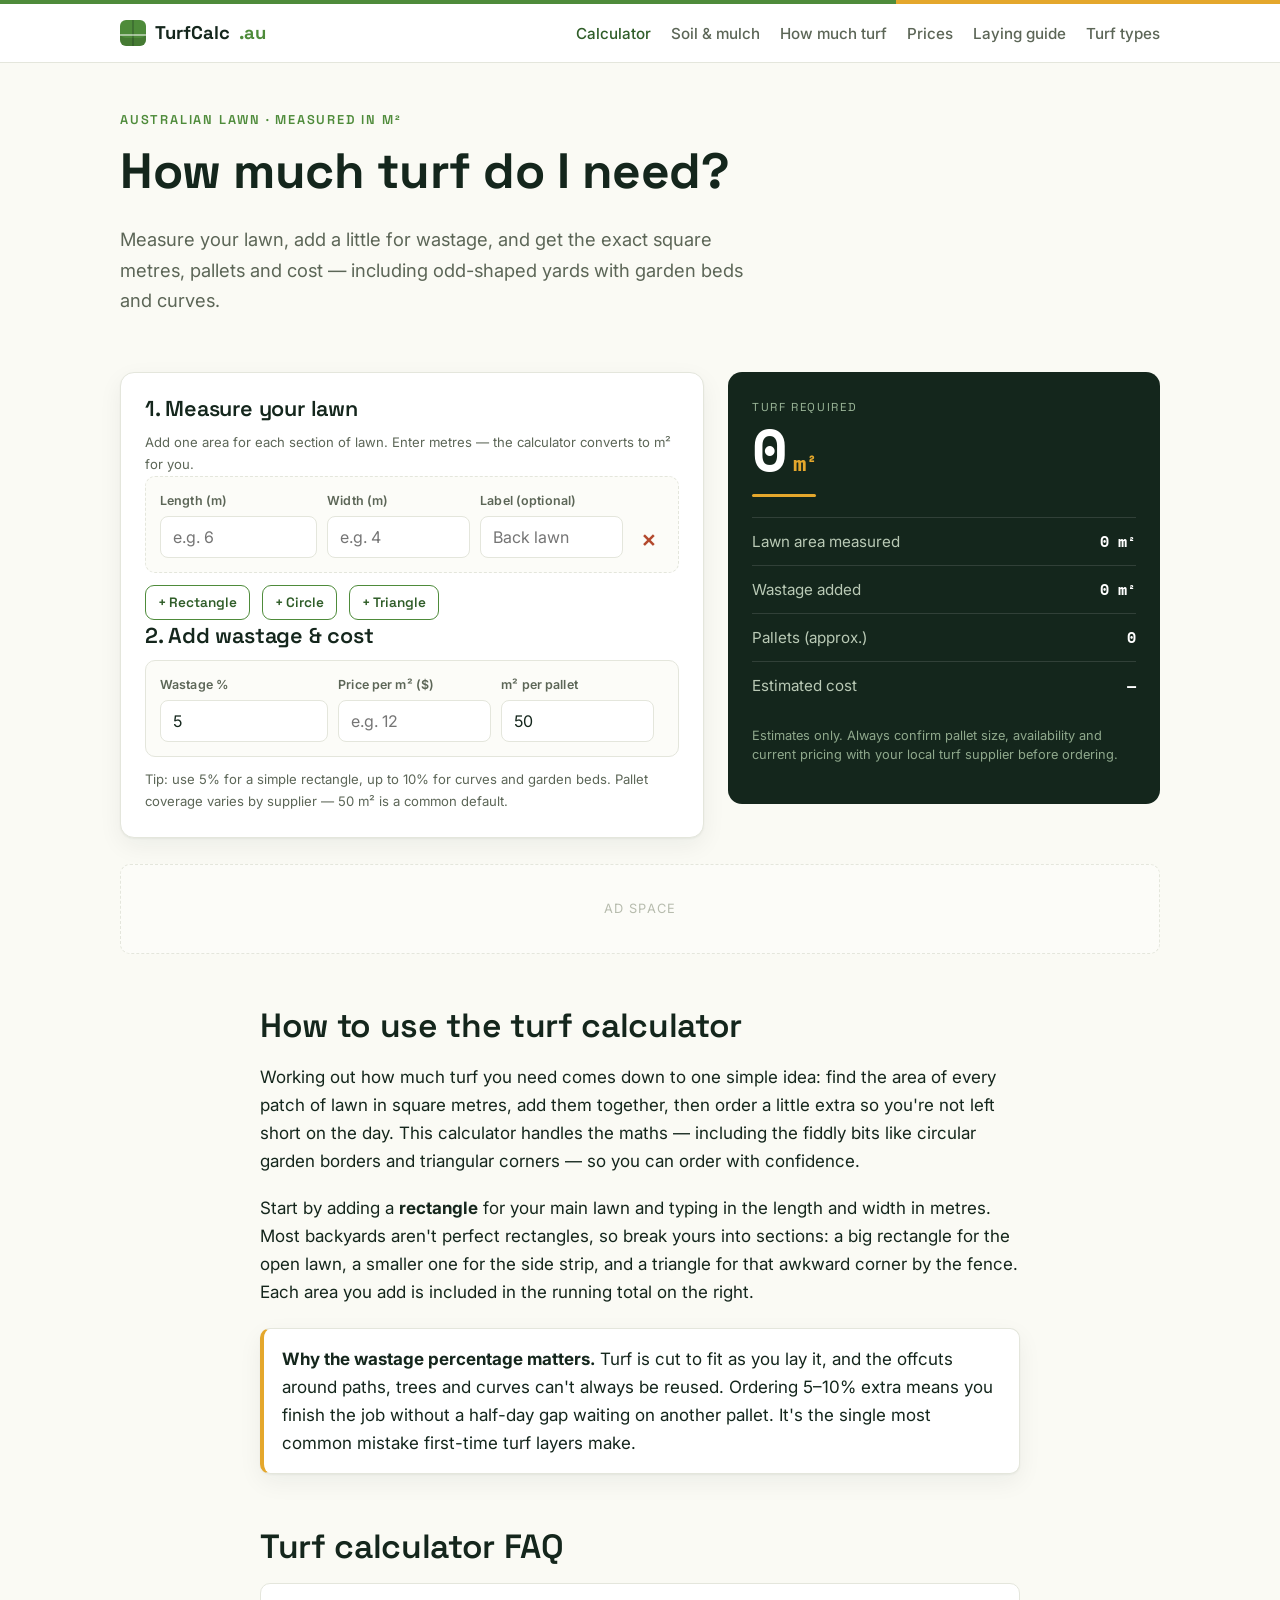
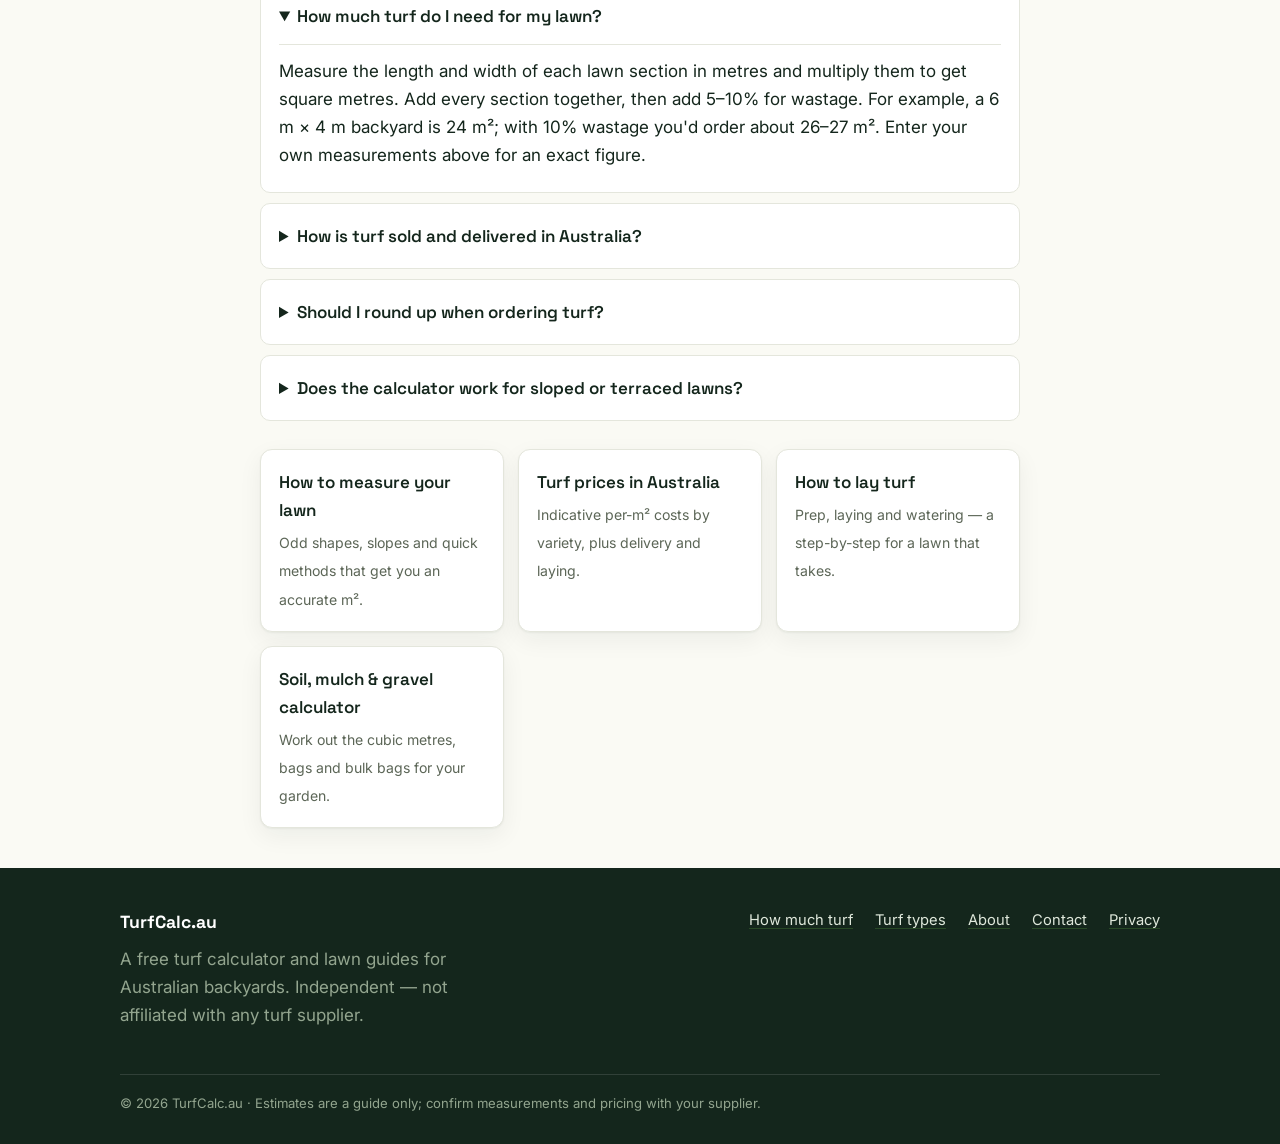
==== index.html @ 576245aa "Add soil/mulch/gravel calculator page and wire up site-wide links Adds soil-mulch-gravel-calculator." ====
<!DOCTYPE html>
<html lang="en-AU">
<head>
<meta charset="utf-8">
<meta name="viewport" content="width=device-width, initial-scale=1">
<title>Turf Calculator Australia — How Much Turf Do I Need? (m²)</title>
<meta name="description" content="Free turf calculator for Australian lawns. Measure your area in m², add wastage, and get the exact turf, pallets and cost you need. Works for odd-shaped yards.">
<link rel="canonical" href="https://turfcalculator.com.au/">
<meta property="og:title" content="Turf Calculator Australia — How Much Turf Do I Need?">
<meta property="og:description" content="Work out exactly how many square metres of turf your lawn needs, plus pallets and cost.">
<meta property="og:type" content="website">
<link rel="preconnect" href="https://fonts.googleapis.com">
<link rel="preconnect" href="https://fonts.gstatic.com" crossorigin>
<link href="https://fonts.googleapis.com/css2?family=Inter:wght@400;500;600&family=Space+Grotesk:wght@500;600;700&family=Space+Mono:wght@700&display=swap" rel="stylesheet">
<link rel="stylesheet" href="style.css">

<!-- ============================================================
     ADSENSE: after approval, paste your AdSense <script> here.
     <script async src="https://pagead2.googlesyndication.com/pagead/js/adsbygoogle.js?client=ca-pub-XXXXXXXXXXXXXXXX" crossorigin="anonymous"></script>
     ============================================================ -->

<script type="application/ld+json">
{
  "@context": "https://schema.org",
  "@type": "FAQPage",
  "mainEntity": [
    {"@type":"Question","name":"How much turf do I need?","acceptedAnswer":{"@type":"Answer","text":"Measure the length and width of each lawn area in metres, multiply them for the square metres, add every area together, then add 5–10% for wastage from cuts and curves. The calculator on this page does this automatically."}},
    {"@type":"Question","name":"How is turf sold in Australia?","acceptedAnswer":{"@type":"Answer","text":"Turf is sold by the square metre (m²) and usually delivered on pallets. Pallet coverage varies by supplier and turf type, commonly around 40–75 m² per pallet."}},
    {"@type":"Question","name":"How much extra turf should I order for wastage?","acceptedAnswer":{"@type":"Answer","text":"Allow about 5% for a simple rectangular lawn and up to 10% for yards with curves, garden beds or lots of cuts around paths and trees."}}
  ]
}
</script>
</head>
<body>
<a class="skip" href="#calc">Skip to calculator</a>
<div class="topline"></div>
<header class="site">
  <div class="nav">
    <a class="brand" href="/"><span class="mark"></span>TurfCalc<span style="color:var(--turf)">.au</span></a>
    <nav class="nav-links">
      <a href="/" class="active">Calculator</a>
      <a href="/soil-mulch-gravel-calculator">Soil &amp; mulch</a>
      <a href="/how-much-turf-do-i-need">How much turf</a>
      <a href="/turf-prices-australia">Prices</a>
      <a href="/how-to-lay-turf">Laying guide</a>
      <a href="/turf-types-australia">Turf types</a>
    </nav>
  </div>
</header>

<section class="hero">
  <div class="wrap">
    <div class="eyebrow">Australian lawn · measured in m²</div>
    <h1>How much turf do I need?</h1>
    <p class="lead">Measure your lawn, add a little for wastage, and get the exact square metres, pallets and cost — including odd-shaped yards with garden beds and curves.</p>
  </div>
</section>

<main class="wrap" id="calc">
  <div class="calc-grid">
    <!-- INPUTS -->
    <div class="card">
      <h2>1. Measure your lawn</h2>
      <p class="hint">Add one area for each section of lawn. Enter metres — the calculator converts to m² for you.</p>
      <div id="areas"></div>

      <div class="row-inline" style="margin-top:6px">
        <button class="btn ghost small" type="button" onclick="addArea('rectangle')">+ Rectangle</button>
        <button class="btn ghost small" type="button" onclick="addArea('circle')">+ Circle</button>
        <button class="btn ghost small" type="button" onclick="addArea('triangle')">+ Triangle</button>
      </div>

      <h2>2. Add wastage &amp; cost</h2>
      <div class="area-row" style="border-style:solid">
        <div>
          <label for="wastage">Wastage %</label>
          <input id="wastage" type="number" value="5" min="0" max="30" step="1" oninput="calc()">
        </div>
        <div>
          <label for="price">Price per m² ($)</label>
          <input id="price" type="number" placeholder="e.g. 12" min="0" step="0.5" oninput="calc()">
        </div>
        <div>
          <label for="pallet">m² per pallet</label>
          <input id="pallet" type="number" value="50" min="1" step="1" oninput="calc()">
        </div>
        <div></div>
      </div>
      <p class="hint">Tip: use 5% for a simple rectangle, up to 10% for curves and garden beds. Pallet coverage varies by supplier — 50 m² is a common default.</p>
    </div>

    <!-- READOUT -->
    <aside class="readout" aria-live="polite">
      <div class="rlabel">Turf required</div>
      <div class="big"><span id="r-total">0</span><span class="unit">m²</span></div>
      <div class="underline"></div>
      <div class="line"><span class="k">Lawn area measured</span><span class="v"><span id="r-sub">0</span> m²</span></div>
      <div class="line"><span class="k">Wastage added</span><span class="v"><span id="r-waste">0</span> m²</span></div>
      <div class="line"><span class="k">Pallets (approx.)</span><span class="v" id="r-pallets">0</span></div>
      <div class="line"><span class="k">Estimated cost</span><span class="v" id="r-cost">—</span></div>
      <p class="muted-note">Estimates only. Always confirm pallet size, availability and current pricing with your local turf supplier before ordering.</p>
    </aside>
  </div>

  <div class="ad-slot">Ad space</div>

  <!-- ===== supporting content (helps ranking + AdSense value) ===== -->
  <section class="narrow" style="margin:10px auto 0">
    <h2>How to use the turf calculator</h2>
    <p>Working out how much turf you need comes down to one simple idea: find the area of every patch of lawn in square metres, add them together, then order a little extra so you're not left short on the day. This calculator handles the maths — including the fiddly bits like circular garden borders and triangular corners — so you can order with confidence.</p>
    <p>Start by adding a <strong>rectangle</strong> for your main lawn and typing in the length and width in metres. Most backyards aren't perfect rectangles, so break yours into sections: a big rectangle for the open lawn, a smaller one for the side strip, and a triangle for that awkward corner by the fence. Each area you add is included in the running total on the right.</p>

    <div class="callout">
      <strong>Why the wastage percentage matters.</strong> Turf is cut to fit as you lay it, and the offcuts around paths, trees and curves can't always be reused. Ordering 5–10% extra means you finish the job without a half-day gap waiting on another pallet. It's the single most common mistake first-time turf layers make.
    </div>

    <h2>Turf calculator FAQ</h2>
    <div class="faq">
      <details open>
        <summary>How much turf do I need for my lawn?</summary>
        <p>Measure the length and width of each lawn section in metres and multiply them to get square metres. Add every section together, then add 5–10% for wastage. For example, a 6 m × 4 m backyard is 24 m²; with 10% wastage you'd order about 26–27 m². Enter your own measurements above for an exact figure.</p>
      </details>
      <details>
        <summary>How is turf sold and delivered in Australia?</summary>
        <p>Turf is sold by the square metre and delivered fresh on pallets, usually cut into slabs or rolls. How many m² fit on a pallet depends on the supplier and turf variety — commonly somewhere between 40 and 75 m². Set your supplier's pallet size in the calculator to see how many pallets you'll need.</p>
      </details>
      <details>
        <summary>Should I round up when ordering turf?</summary>
        <p>Yes. It's better to have a spare slab or two than to run out mid-job — freshly cut turf needs to go down quickly, and a return trip for a small top-up isn't always possible. Round up to the nearest whole pallet or half pallet if your supplier allows it.</p>
      </details>
      <details>
        <summary>Does the calculator work for sloped or terraced lawns?</summary>
        <p>Measure the surface following the slope rather than the flat "map" distance — a slope has more surface area than it looks from above. For terraced or heavily contoured yards, measure each level separately and add them as individual areas.</p>
      </details>
    </div>

    <div class="related">
      <a href="/how-to-measure-your-lawn"><span class="t">How to measure your lawn</span><span class="d">Odd shapes, slopes and quick methods that get you an accurate m².</span></a>
      <a href="/turf-prices-australia"><span class="t">Turf prices in Australia</span><span class="d">Indicative per-m² costs by variety, plus delivery and laying.</span></a>
      <a href="/how-to-lay-turf"><span class="t">How to lay turf</span><span class="d">Prep, laying and watering — a step-by-step for a lawn that takes.</span></a>
      <a href="/soil-mulch-gravel-calculator"><span class="t">Soil, mulch &amp; gravel calculator</span><span class="d">Work out the cubic metres, bags and bulk bags for your garden.</span></a>
    </div>
  </section>
</main>

<footer class="site">
  <div class="wrap">
    <div class="fgrid">
      <div>
        <div class="fbrand">TurfCalc.au</div>
        <p style="max-width:340px;color:#93a58f;margin-top:8px">A free turf calculator and lawn guides for Australian backyards. Independent — not affiliated with any turf supplier.</p>
      </div>
      <div class="flinks">
        <a href="/how-much-turf-do-i-need">How much turf</a>
        <a href="/turf-types-australia">Turf types</a>
        <a href="/about">About</a>
        <a href="/contact">Contact</a>
        <a href="/privacy-policy">Privacy</a>
      </div>
    </div>
    <div class="fine">© <span id="yr"></span> TurfCalc.au · Estimates are a guide only; confirm measurements and pricing with your supplier.</div>
  </div>
</footer>

<script>
document.getElementById('yr').textContent = new Date().getFullYear();

let idc = 0;
const areasEl = document.getElementById('areas');

function addArea(shape){
  const id = 'a' + (idc++);
  const div = document.createElement('div');
  div.className = 'area-row ' + shape;
  div.dataset.shape = shape;
  div.id = id;
  let fields = '';
  if (shape === 'rectangle'){
    fields =
      `<div><label>Length (m)</label><input type="number" class="f1" min="0" step="0.1" oninput="calc()" placeholder="e.g. 6"></div>
       <div><label>Width (m)</label><input type="number" class="f2" min="0" step="0.1" oninput="calc()" placeholder="e.g. 4"></div>
       <div><label>Label (optional)</label><input type="text" class="lab" placeholder="Back lawn"></div>`;
  } else if (shape === 'circle'){
    fields =
      `<div><label>Diameter (m)</label><input type="number" class="f1" min="0" step="0.1" oninput="calc()" placeholder="e.g. 3"></div>
       <div><label>&nbsp;</label><input type="text" value="Round area" disabled style="background:#f4f5ef;color:#9aa295"></div>
       <div><label>Label (optional)</label><input type="text" class="lab" placeholder="Garden circle"></div>`;
  } else {
    fields =
      `<div><label>Base (m)</label><input type="number" class="f1" min="0" step="0.1" oninput="calc()" placeholder="e.g. 4"></div>
       <div><label>Height (m)</label><input type="number" class="f2" min="0" step="0.1" oninput="calc()" placeholder="e.g. 3"></div>
       <div><label>Label (optional)</label><input type="text" class="lab" placeholder="Corner"></div>`;
  }
  div.innerHTML = fields + `<button class="btn icon" type="button" aria-label="Remove area" onclick="this.parentElement.remove();calc()">✕</button>`;
  areasEl.appendChild(div);
}

function areaOf(row){
  const shape = row.dataset.shape;
  const f1 = parseFloat(row.querySelector('.f1')?.value) || 0;
  const f2 = parseFloat(row.querySelector('.f2')?.value) || 0;
  if (shape === 'rectangle') return f1 * f2;
  if (shape === 'triangle') return 0.5 * f1 * f2;
  if (shape === 'circle')   return Math.PI * Math.pow(f1/2, 2);
  return 0;
}

function fmt(n){ return (Math.round(n*100)/100).toLocaleString('en-AU'); }

function calc(){
  let sub = 0;
  document.querySelectorAll('.area-row[data-shape]').forEach(r => sub += areaOf(r));
  const waste = Math.max(0, parseFloat(document.getElementById('wastage').value) || 0);
  const price = parseFloat(document.getElementById('price').value) || 0;
  const pallet = Math.max(1, parseFloat(document.getElementById('pallet').value) || 50);

  const wasteM2 = sub * (waste/100);
  const total = sub + wasteM2;
  const pallets = total > 0 ? Math.ceil(total / pallet) : 0;
  const cost = total * price;

  document.getElementById('r-sub').textContent = fmt(sub);
  document.getElementById('r-waste').textContent = fmt(wasteM2);
  document.getElementById('r-total').textContent = fmt(total);
  document.getElementById('r-pallets').textContent = pallets;
  document.getElementById('r-cost').textContent = price > 0 ? '$' + fmt(cost) : '—';
}

// start with one rectangle
addArea('rectangle');
calc();
</script>
</body>
</html>
---- style.css ----
/* ==========================================================================
   Turf Calculator AU — shared styles
   Palette grounded in Australian turf: botanical green + wattle gold
   ========================================================================== */

:root {
  --ink: #14261c;        /* botanical near-black green — headings/text */
  --turf: #4e8b3a;       /* fresh grass green — primary */
  --turf-deep: #2f5d28;  /* darker green — hovers */
  --wattle: #e4a72c;     /* AU wattle gold — signature accent */
  --sand: #fafaf4;       /* warm off-white — page bg */
  --paper: #ffffff;      /* card bg */
  --soil: #6b4e2e;       /* warm brown — subtle */
  --line: #e4e6dc;       /* borders */
  --muted: #5c6657;      /* secondary text */
  --danger: #b3492d;

  --maxw: 1080px;
  --radius: 14px;
  --shadow: 0 1px 2px rgba(20,38,28,.05), 0 8px 24px rgba(20,38,28,.06);
}

* { box-sizing: border-box; }

html { scroll-behavior: smooth; }

body {
  margin: 0;
  font-family: "Inter", system-ui, -apple-system, "Segoe UI", Roboto, sans-serif;
  color: var(--ink);
  background: var(--sand);
  line-height: 1.65;
  font-size: 17px;
  -webkit-font-smoothing: antialiased;
}

h1, h2, h3, h4 {
  font-family: "Space Grotesk", system-ui, sans-serif;
  line-height: 1.15;
  letter-spacing: -0.01em;
  color: var(--ink);
  margin: 0 0 .5em;
}

h1 { font-size: clamp(2rem, 5vw, 3.1rem); font-weight: 700; }
h2 { font-size: clamp(1.5rem, 3.2vw, 2.1rem); font-weight: 600; margin-top: 1.6em; }
h3 { font-size: 1.25rem; font-weight: 600; margin-top: 1.4em; }

p { margin: 0 0 1.1em; }

a { color: var(--turf-deep); text-decoration-color: rgba(78,139,58,.35); text-underline-offset: 3px; }
a:hover { color: var(--turf); }

.wrap { max-width: var(--maxw); margin: 0 auto; padding: 0 20px; }
.narrow { max-width: 760px; }

/* ---- top hairline + header ---- */
.topline { height: 4px; background: linear-gradient(90deg, var(--turf) 0%, var(--turf) 70%, var(--wattle) 70%, var(--wattle) 100%); }

header.site {
  background: var(--paper);
  border-bottom: 1px solid var(--line);
  position: sticky; top: 0; z-index: 20;
}
.nav {
  display: flex; align-items: center; justify-content: space-between;
  gap: 16px; padding: 14px 20px; max-width: var(--maxw); margin: 0 auto;
}
.brand {
  font-family: "Space Grotesk", sans-serif; font-weight: 700; font-size: 1.15rem;
  color: var(--ink); text-decoration: none; display: flex; align-items: center; gap: 9px;
}
.brand .mark {
  width: 26px; height: 26px; border-radius: 6px;
  background: var(--turf); position: relative; flex: none;
  box-shadow: inset 0 -8px 0 rgba(0,0,0,.12);
}
.brand .mark::after {
  content: ""; position: absolute; inset: 0;
  background:
    linear-gradient(transparent 55%, rgba(255,255,255,.5) 55%, rgba(255,255,255,.5) 60%, transparent 60%),
    linear-gradient(90deg, transparent 46%, rgba(20,38,28,.25) 46%, rgba(20,38,28,.25) 54%, transparent 54%);
  border-radius: 6px;
}
.nav-links { display: flex; gap: 20px; flex-wrap: wrap; }
.nav-links a { font-size: .95rem; font-weight: 500; text-decoration: none; color: var(--muted); }
.nav-links a:hover, .nav-links a.active { color: var(--turf-deep); }

/* ---- hero ---- */
.hero { padding: 46px 0 8px; }
.eyebrow {
  font-family: "Space Grotesk", sans-serif; font-weight: 600; font-size: .8rem;
  letter-spacing: .14em; text-transform: uppercase; color: var(--turf);
  margin-bottom: 12px;
}
.hero p.lead { font-size: 1.15rem; color: var(--muted); max-width: 640px; }

/* ---- calculator ---- */
.calc-grid { display: grid; grid-template-columns: 1.15fr .85fr; gap: 24px; margin: 28px 0 8px; align-items: start; }
@media (max-width: 820px){ .calc-grid { grid-template-columns: 1fr; } }

.card {
  background: var(--paper); border: 1px solid var(--line);
  border-radius: var(--radius); box-shadow: var(--shadow); padding: 24px;
}
.card h2 { margin-top: 0; font-size: 1.35rem; }

.area-row {
  display: grid; grid-template-columns: 1.1fr 1fr 1fr auto; gap: 10px;
  align-items: end; padding: 14px; border: 1px dashed var(--line);
  border-radius: 10px; margin-bottom: 12px; background: #fcfcf8;
}
.area-row.circle, .area-row.triangle { grid-template-columns: 1.1fr 1fr 1fr auto; }
@media (max-width: 520px){ .area-row { grid-template-columns: 1fr 1fr; } }

label { display: block; font-size: .78rem; font-weight: 600; color: var(--muted);
  margin-bottom: 5px; letter-spacing: .01em; }

input, select {
  width: 100%; padding: 10px 12px; font-size: 1rem; font-family: inherit;
  border: 1px solid var(--line); border-radius: 8px; background: #fff; color: var(--ink);
}
input:focus, select:focus { outline: 3px solid rgba(78,139,58,.28); outline-offset: 1px; border-color: var(--turf); }

.btn {
  font-family: "Space Grotesk", sans-serif; font-weight: 600; font-size: .95rem;
  border: none; border-radius: 9px; padding: 11px 18px; cursor: pointer;
  background: var(--turf); color: #fff; transition: background .15s ease;
}
.btn:hover { background: var(--turf-deep); }
.btn.ghost { background: transparent; color: var(--turf-deep); border: 1px solid var(--turf); }
.btn.ghost:hover { background: rgba(78,139,58,.08); }
.btn.small { padding: 8px 12px; font-size: .85rem; }
.btn.icon { background: transparent; color: var(--danger); padding: 8px; font-size: 1.1rem; line-height: 1; }
.btn.icon:hover { background: rgba(179,73,45,.08); }

.row-inline { display: flex; gap: 12px; flex-wrap: wrap; align-items: center; margin: 6px 0 4px; }
.hint { font-size: .82rem; color: var(--muted); margin: 4px 0 0; }

/* ---- result readout (signature) ---- */
.readout {
  background: var(--ink); color: #eef3ea; border-radius: var(--radius);
  padding: 26px 24px; position: sticky; top: 84px;
}
.readout .rlabel { font-family: "Space Grotesk", sans-serif; text-transform: uppercase;
  letter-spacing: .14em; font-size: .72rem; color: #9db89a; margin-bottom: 4px; }
.readout .big {
  font-family: "Space Mono", ui-monospace, monospace; font-size: clamp(2.6rem, 8vw, 3.6rem);
  font-weight: 700; line-height: 1; color: #fff; letter-spacing: -.02em;
}
.readout .big .unit { font-size: 1.4rem; color: var(--wattle); margin-left: 6px; }
.readout .underline { height: 3px; width: 64px; background: var(--wattle); margin: 16px 0 20px; border-radius: 2px; }
.readout .line {
  display: flex; justify-content: space-between; align-items: baseline;
  padding: 11px 0; border-top: 1px solid rgba(255,255,255,.12); font-size: .95rem;
}
.readout .line .v { font-family: "Space Mono", monospace; font-weight: 700; color: #fff; }
.readout .line .k { color: #b9c9b5; }
.readout .muted-note { font-size: .8rem; color: #8fa88c; margin-top: 16px; line-height: 1.5; }

/* ---- generic content ---- */
main.content { padding: 20px 0 60px; }
.content h1 { margin-bottom: .3em; }
.content .lead { font-size: 1.15rem; color: var(--muted); margin-bottom: 1.6em; }

.callout {
  background: #fff; border: 1px solid var(--line); border-left: 4px solid var(--wattle);
  border-radius: 10px; padding: 16px 18px; margin: 22px 0; box-shadow: var(--shadow);
}
.callout strong { color: var(--ink); }

table.data { width: 100%; border-collapse: collapse; margin: 18px 0; font-size: .96rem; }
table.data th, table.data td { text-align: left; padding: 11px 12px; border-bottom: 1px solid var(--line); }
table.data th { font-family: "Space Grotesk", sans-serif; font-size: .82rem; text-transform: uppercase;
  letter-spacing: .05em; color: var(--muted); }
table.data tr:hover td { background: #fbfcf7; }

.faq details {
  border: 1px solid var(--line); border-radius: 10px; padding: 4px 18px; margin-bottom: 10px; background: #fff;
}
.faq summary { cursor: pointer; font-weight: 600; padding: 14px 0; font-family: "Space Grotesk", sans-serif; }
.faq details[open] summary { border-bottom: 1px solid var(--line); margin-bottom: 12px; }

/* ---- ad slot placeholder ---- */
.ad-slot {
  margin: 26px auto; text-align: center; min-height: 90px;
  display: flex; align-items: center; justify-content: center;
  border: 1px dashed var(--line); border-radius: 10px; color: #b7bcae;
  font-size: .8rem; letter-spacing: .08em; text-transform: uppercase; background: #fcfcf8;
}

/* ---- related links ---- */
.related { display: grid; grid-template-columns: repeat(auto-fit, minmax(220px,1fr)); gap: 14px; margin: 28px 0; }
.related a {
  display: block; background: #fff; border: 1px solid var(--line); border-radius: 12px;
  padding: 18px; text-decoration: none; color: var(--ink); box-shadow: var(--shadow);
  transition: transform .12s ease, border-color .12s ease;
}
.related a:hover { transform: translateY(-2px); border-color: var(--turf); }
.related a .t { font-family: "Space Grotesk", sans-serif; font-weight: 600; display: block; margin-bottom: 4px; }
.related a .d { font-size: .88rem; color: var(--muted); }

/* ---- footer ---- */
footer.site {
  background: var(--ink); color: #c7d3c2; margin-top: 40px; padding: 40px 0 30px;
}
footer.site a { color: #dfe8db; }
footer.site .fgrid { display: flex; justify-content: space-between; gap: 30px; flex-wrap: wrap; }
footer.site .fbrand { font-family: "Space Grotesk", sans-serif; font-weight: 700; color: #fff; font-size: 1.1rem; }
footer.site .flinks { display: flex; gap: 22px; flex-wrap: wrap; font-size: .92rem; }
footer.site .fine { border-top: 1px solid rgba(255,255,255,.12); margin-top: 26px; padding-top: 18px;
  font-size: .82rem; color: #93a58f; }

/* ---- accessibility ---- */
:focus-visible { outline: 3px solid rgba(228,167,44,.55); outline-offset: 2px; }
@media (prefers-reduced-motion: reduce){ * { scroll-behavior: auto !important; transition: none !important; } }
.skip { position: absolute; left: -999px; }
.skip:focus { left: 12px; top: 12px; background: #fff; padding: 8px 14px; border-radius: 8px; z-index: 50; }
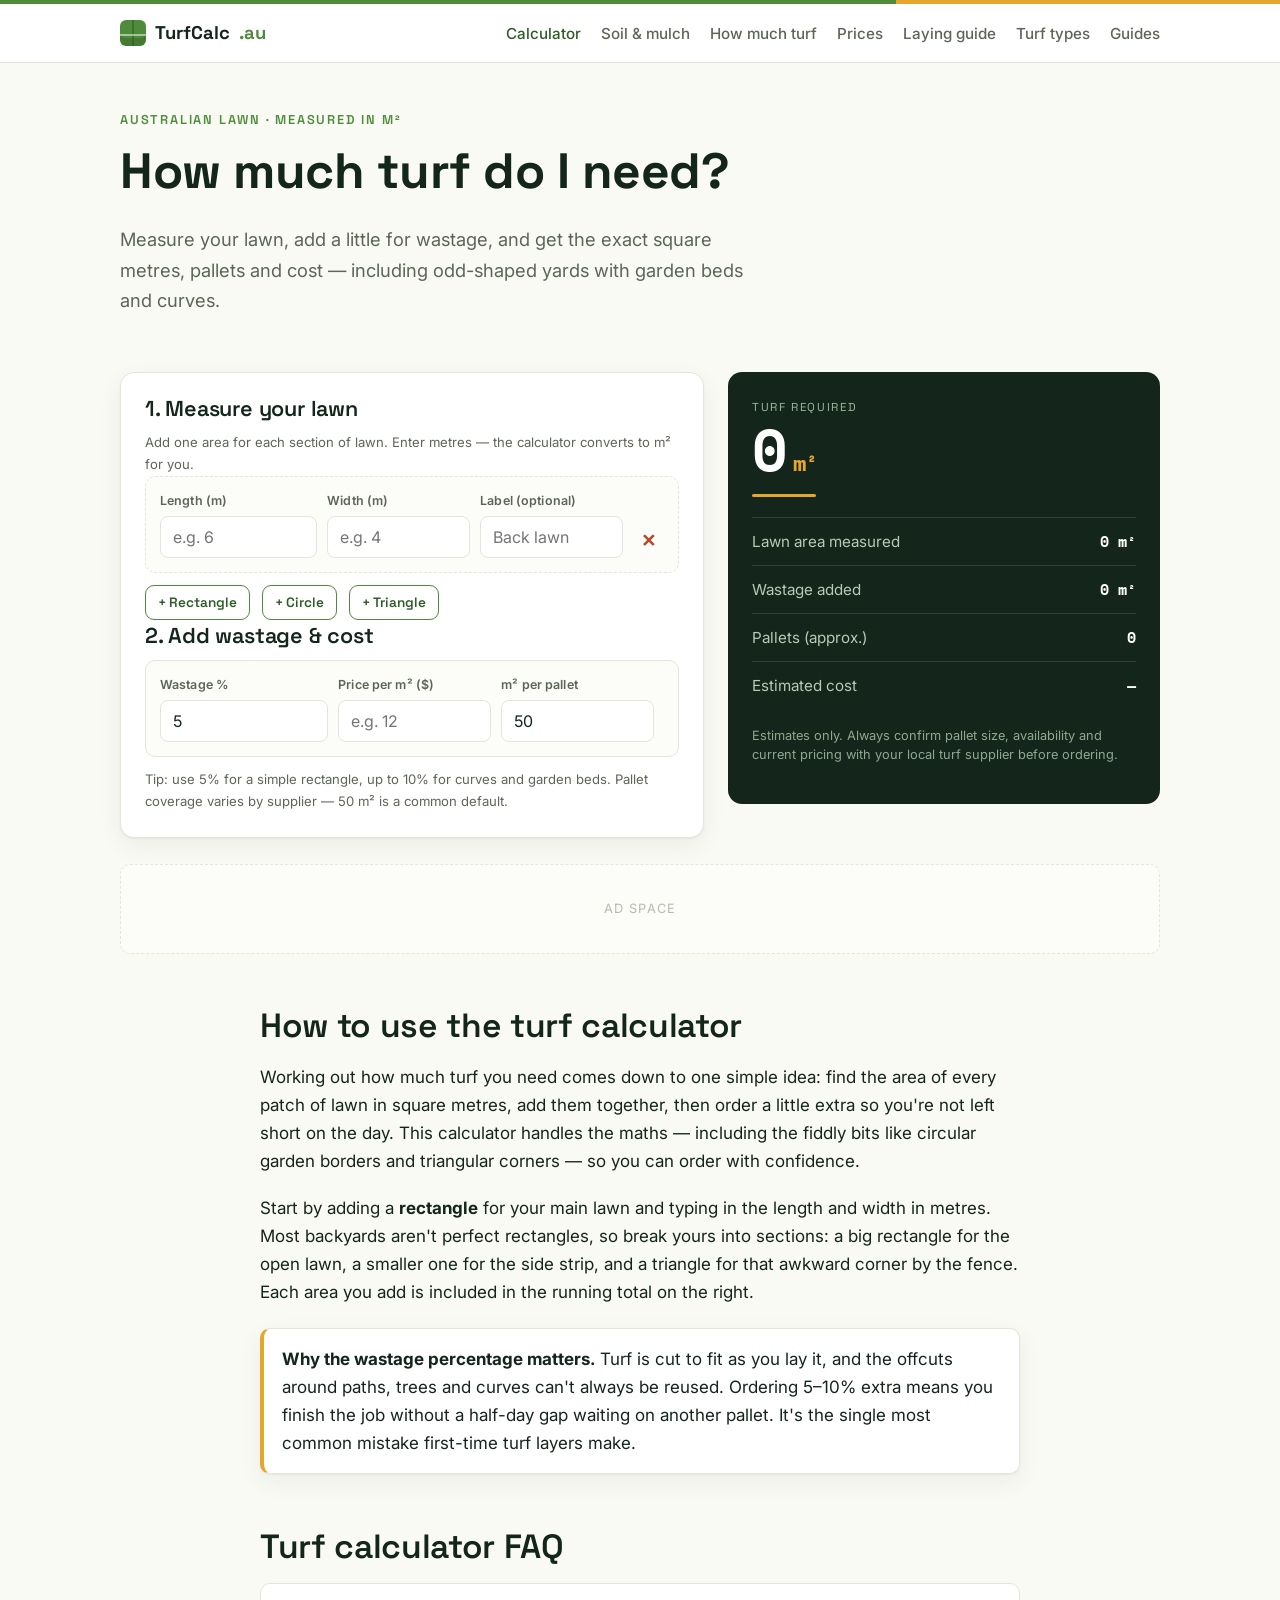
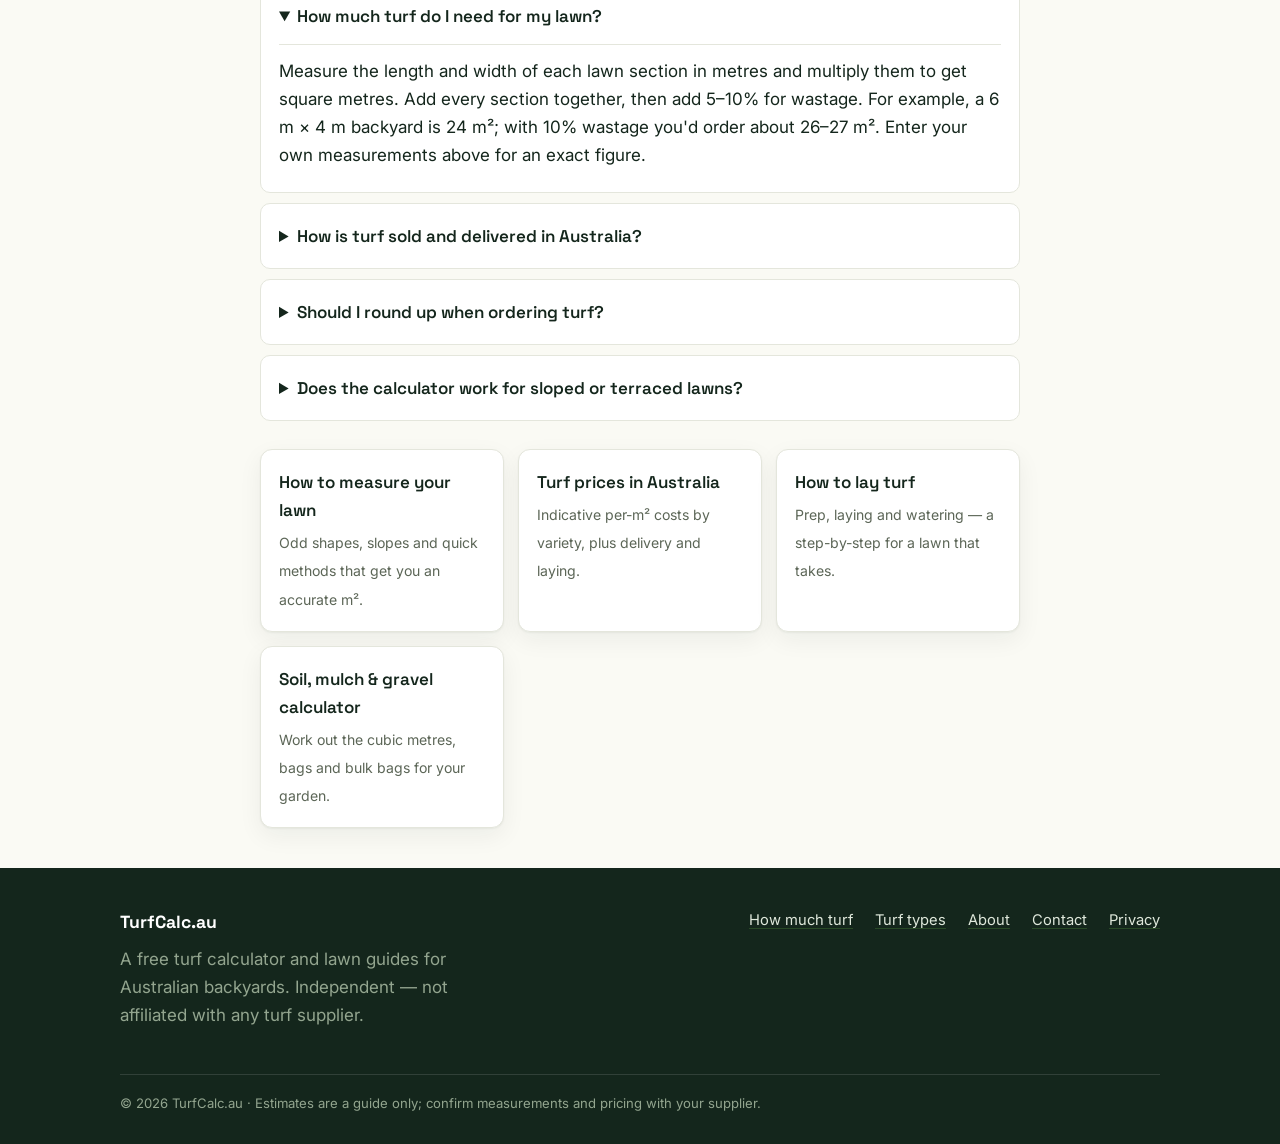
==== commit c702dc11: "Set up SEO/GEO agent team: guides section, llms.txt, AGENTS.md rulebook Co-Authored-By: Claude Opus " ====
--- a/index.html
+++ b/index.html
@@ -1,8 +1,18 @@
 <!DOCTYPE html>
 <html lang="en-AU">
 <head>
+<!-- Google tag (gtag.js) -->
+<script async src="https://www.googletagmanager.com/gtag/js?id=G-011SLMGGJK"></script>
+<script>
+  window.dataLayer = window.dataLayer || [];
+  function gtag(){dataLayer.push(arguments);}
+  gtag('js', new Date());
+
+  gtag('config', 'G-011SLMGGJK');
+</script>
 <meta charset="utf-8">
 <meta name="viewport" content="width=device-width, initial-scale=1">
+<meta name="msvalidate.01" content="2BB0781CDC6EE7D5A63532F770CE10D3" />
 <title>Turf Calculator Australia — How Much Turf Do I Need? (m²)</title>
 <meta name="description" content="Free turf calculator for Australian lawns. Measure your area in m², add wastage, and get the exact turf, pallets and cost you need. Works for odd-shaped yards.">
 <link rel="canonical" href="https://turfcalculator.com.au/">
@@ -12,6 +22,9 @@
 <link rel="preconnect" href="https://fonts.googleapis.com">
 <link rel="preconnect" href="https://fonts.gstatic.com" crossorigin>
 <link href="https://fonts.googleapis.com/css2?family=Inter:wght@400;500;600&family=Space+Grotesk:wght@500;600;700&family=Space+Mono:wght@700&display=swap" rel="stylesheet">
+<link rel="icon" href="favicon.ico" sizes="any">
+<link rel="icon" href="favicon.svg" type="image/svg+xml">
+<link rel="apple-touch-icon" href="favicon-180.png">
 <link rel="stylesheet" href="style.css">
 
 <!-- ============================================================
@@ -44,6 +57,7 @@
       <a href="/turf-prices-australia">Prices</a>
       <a href="/how-to-lay-turf">Laying guide</a>
       <a href="/turf-types-australia">Turf types</a>
+      <a href="/guides/">Guides</a>
     </nav>
   </div>
 </header>
--- a/style.css
+++ b/style.css
@@ -216,3 +216,13 @@
 @media (prefers-reduced-motion: reduce){ * { scroll-behavior: auto !important; transition: none !important; } }
 .skip { position: absolute; left: -999px; }
 .skip:focus { left: 12px; top: 12px; background: #fff; padding: 8px 14px; border-radius: 8px; z-index: 50; }
+
+/* Guides section */
+.crumbs { font-size: .9rem; color: var(--muted); margin-bottom: .5rem; }
+.crumbs a { color: var(--muted); }
+.byline { font-size: .9rem; color: var(--muted); margin-top: -.25rem; }
+.guide-list { list-style: none; padding: 0; }
+.guide-list li { padding: 14px 0; border-bottom: 1px solid var(--line); }
+.guide-list li a { font-weight: 600; }
+.guide-list li .d { display: block; color: var(--muted); font-size: .95rem; }
+.sources { font-size: .92rem; color: var(--muted); }
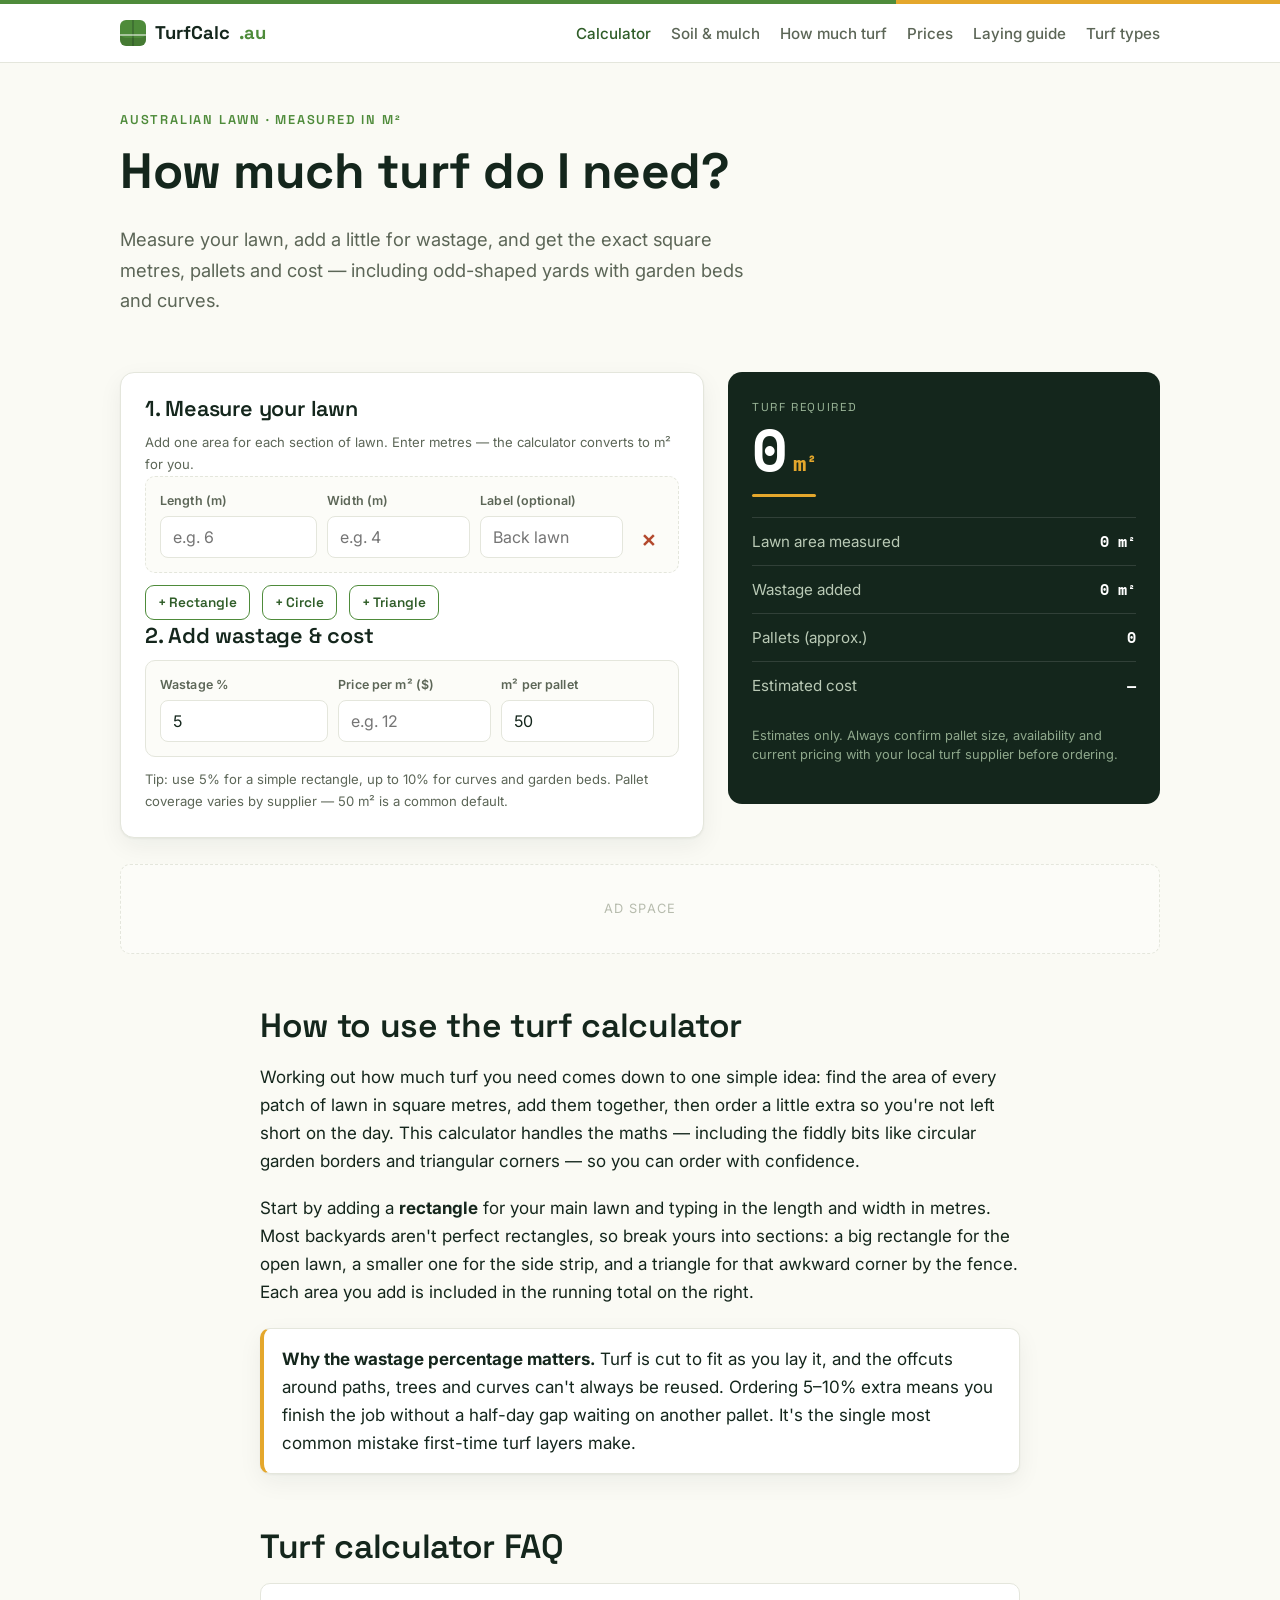
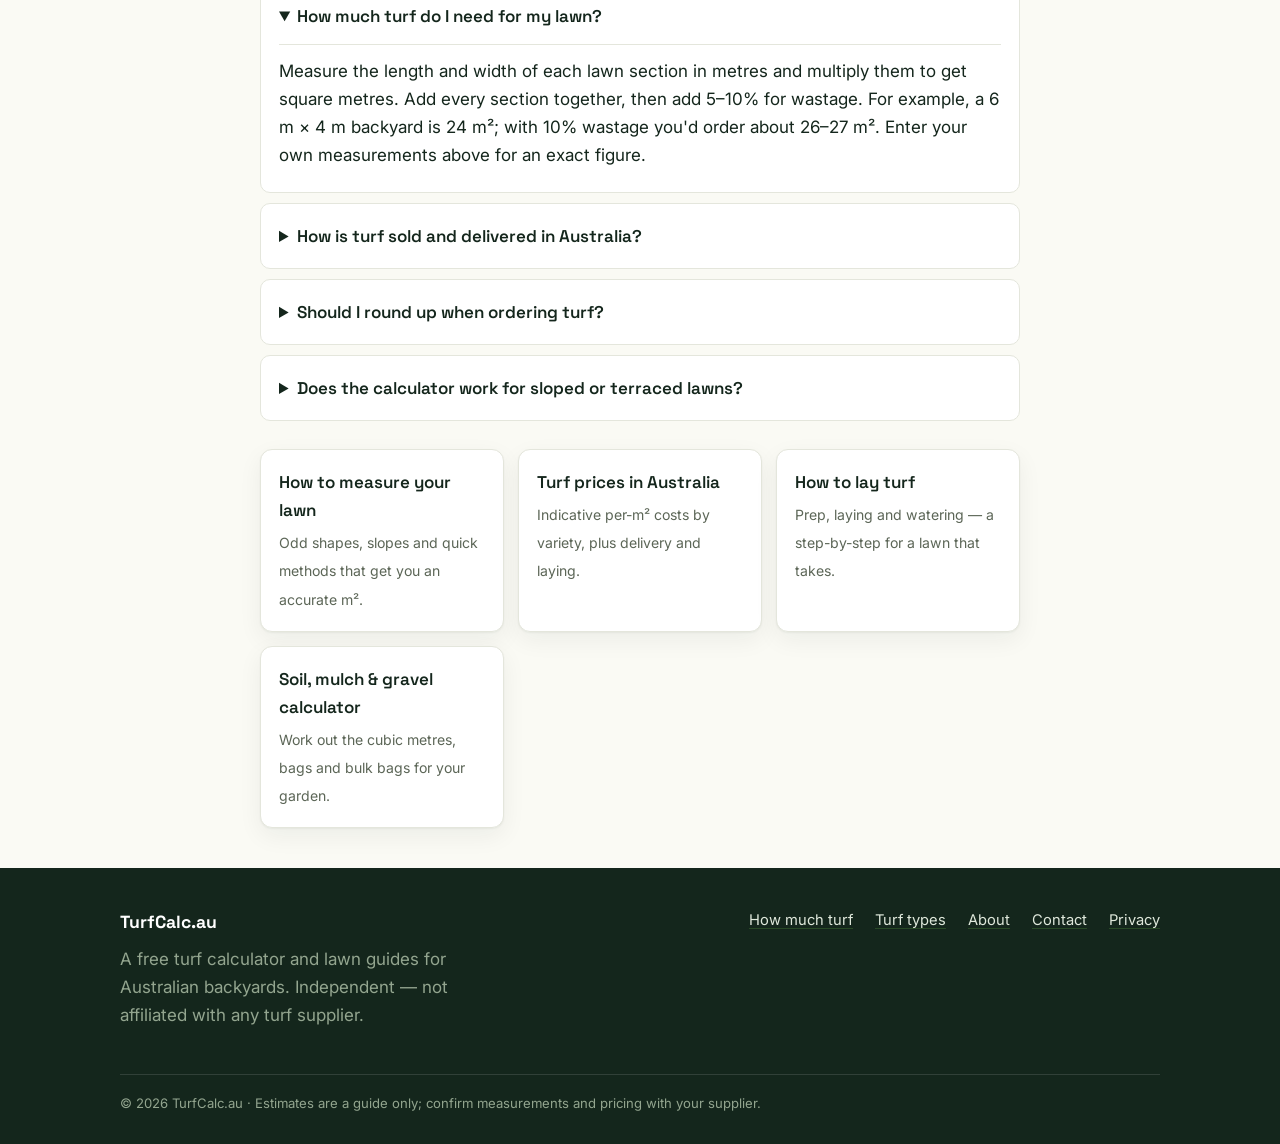
==== commit 08987f59: "Merge 9c1798168fa2b315afc0cf39b1408493e847c863 into 213ef15312b480eb07d1ae1d56aa542cab5adb63" ====
--- a/index.html
+++ b/index.html
@@ -33,6 +33,12 @@
      ============================================================ -->
 
 <script type="application/ld+json">
+{"@context":"https://schema.org","@graph":[
+  {"@type":"Organization","@id":"https://turfcalculator.com.au/#organization","name":"TurfCalc.au","url":"https://turfcalculator.com.au/","logo":"https://turfcalculator.com.au/favicon-512.png","description":"Free, independent turf, soil, mulch and gravel calculators and lawn guides for Australian homeowners and tradespeople."},
+  {"@type":"WebSite","@id":"https://turfcalculator.com.au/#website","url":"https://turfcalculator.com.au/","name":"TurfCalc.au","publisher":{"@id":"https://turfcalculator.com.au/#organization"}}
+]}
+</script>
+<script type="application/ld+json">
 {
   "@context": "https://schema.org",
   "@type": "FAQPage",
@@ -57,7 +63,6 @@
       <a href="/turf-prices-australia">Prices</a>
       <a href="/how-to-lay-turf">Laying guide</a>
       <a href="/turf-types-australia">Turf types</a>
-      <a href="/guides/">Guides</a>
     </nav>
   </div>
 </header>
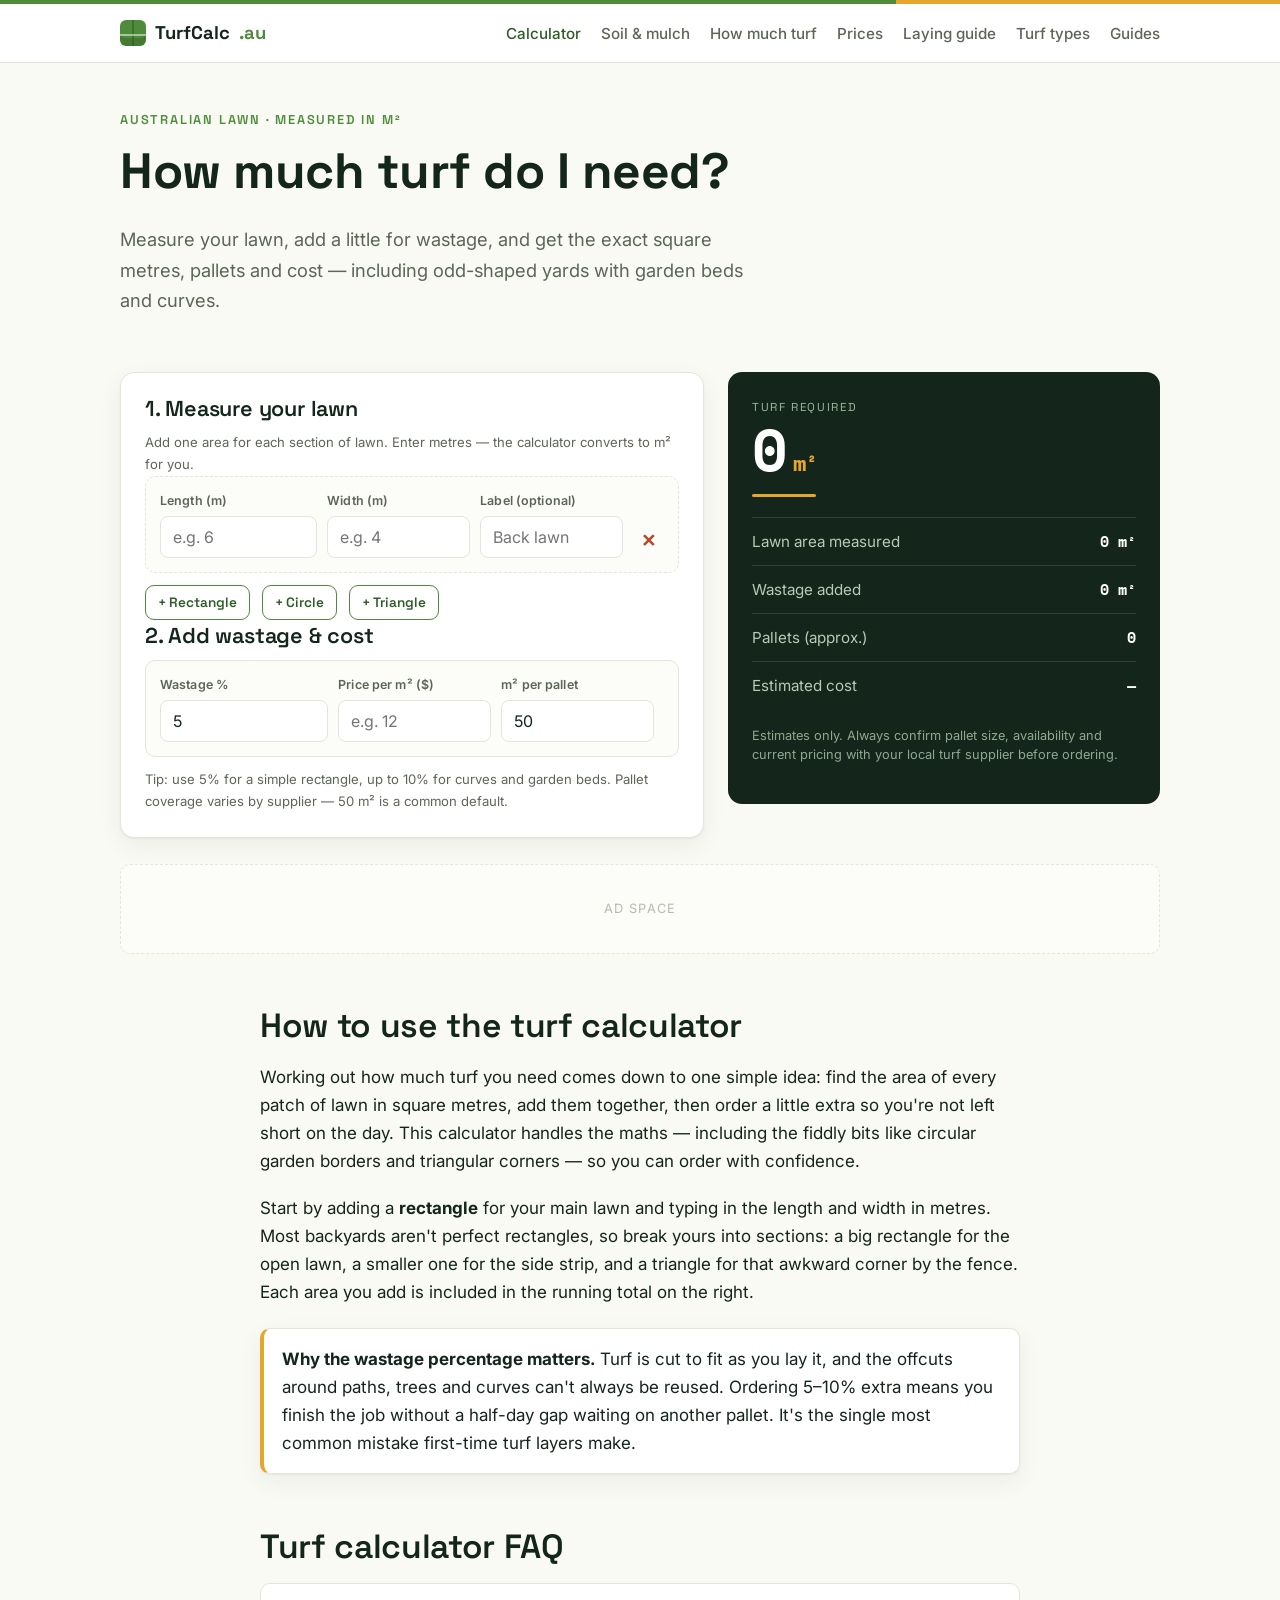
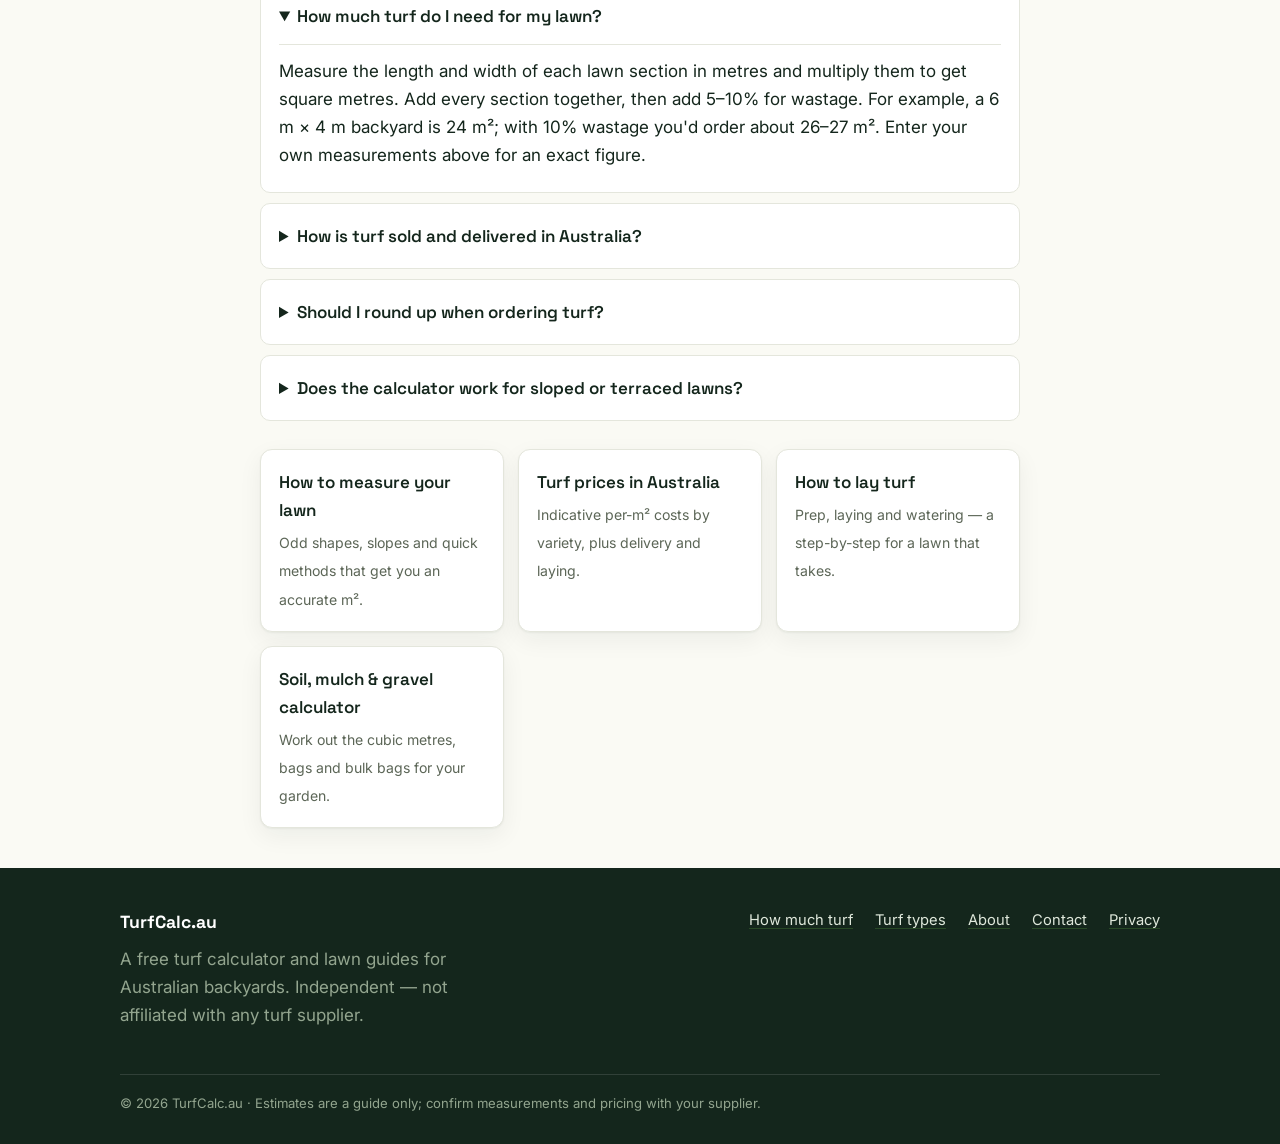
==== commit 318496f8: "Merge 8f5b2b9b12d20a61a944042aabe70f2faa9c4585 into 213ef15312b480eb07d1ae1d56aa542cab5adb63" ====
--- a/index.html
+++ b/index.html
@@ -33,12 +33,6 @@
      ============================================================ -->
 
 <script type="application/ld+json">
-{"@context":"https://schema.org","@graph":[
-  {"@type":"Organization","@id":"https://turfcalculator.com.au/#organization","name":"TurfCalc.au","url":"https://turfcalculator.com.au/","logo":"https://turfcalculator.com.au/favicon-512.png","description":"Free, independent turf, soil, mulch and gravel calculators and lawn guides for Australian homeowners and tradespeople."},
-  {"@type":"WebSite","@id":"https://turfcalculator.com.au/#website","url":"https://turfcalculator.com.au/","name":"TurfCalc.au","publisher":{"@id":"https://turfcalculator.com.au/#organization"}}
-]}
-</script>
-<script type="application/ld+json">
 {
   "@context": "https://schema.org",
   "@type": "FAQPage",
@@ -63,6 +57,7 @@
       <a href="/turf-prices-australia">Prices</a>
       <a href="/how-to-lay-turf">Laying guide</a>
       <a href="/turf-types-australia">Turf types</a>
+      <a href="/guides/">Guides</a>
     </nav>
   </div>
 </header>
